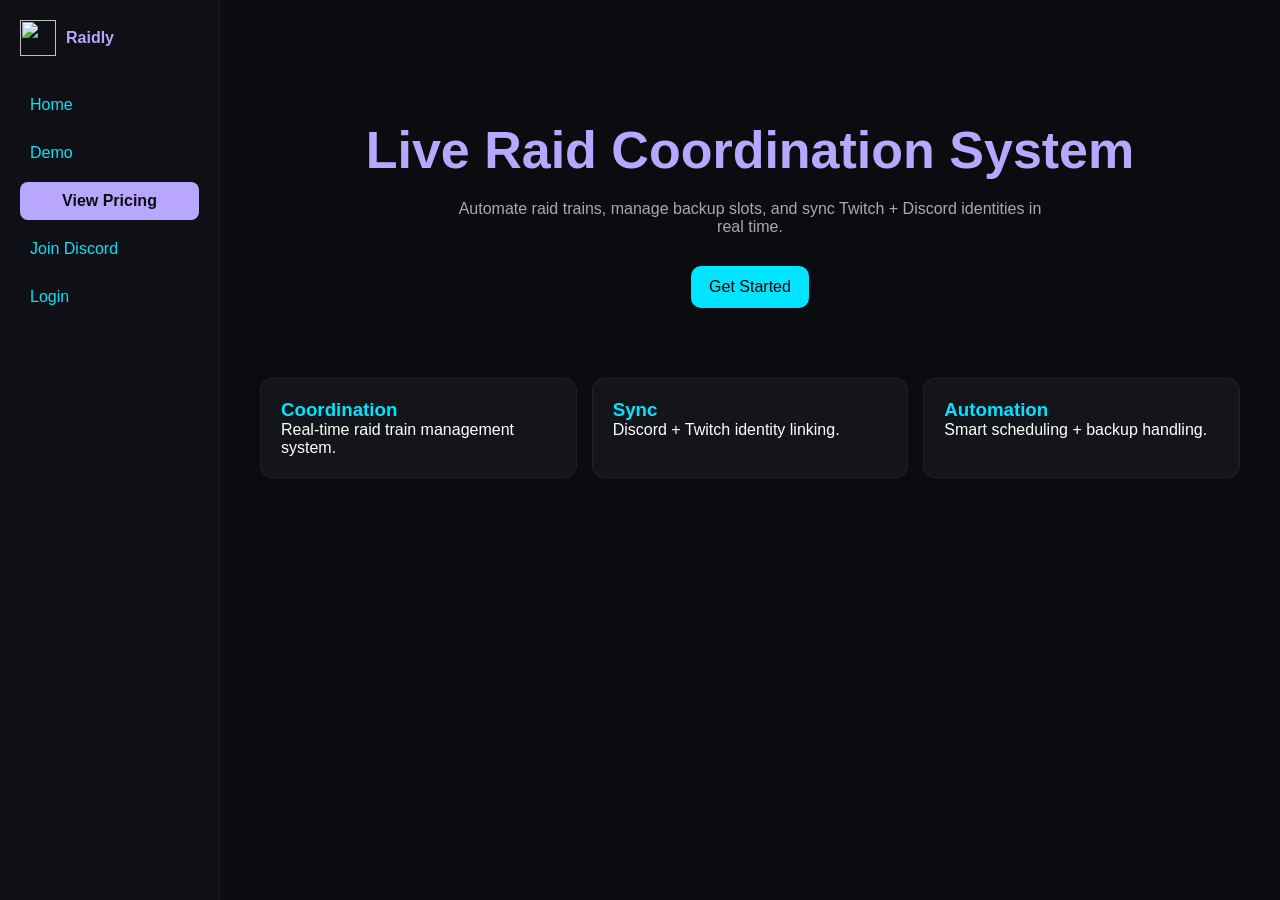
==== index.html @ 439be842 "Add initial HTML structure and styles Initial commit of the index.html file with basic layout and st" ====
<!DOCTYPE html>
<html lang="en">
<head>
<meta charset="UTF-8">
<title>Raidly</title>

<style>

/* RESET */
* {
  margin:0;
  padding:0;
  box-sizing:border-box;
}

body {
  font-family: Arial, sans-serif;
  background:#0b0c10;
  color:white;
}

/* =========================
   SIDEBAR
========================= */
.sidebar {
  position:fixed;
  left:0;
  top:0;
  height:100%;
  width:220px;
  background:#0f1016;
  border-right:1px solid #1c1d22;
  padding:20px;
  z-index:999;
}

.logo {
  display:flex;
  align-items:center;
  gap:10px;
  color:#b9a7ff;
  font-weight:bold;
  margin-bottom:30px;
}

.logo img {
  width:36px;
  height:36px;
}

/* MENU */
.menu {
  display:flex;
  flex-direction:column;
  gap:10px;
}

.menu a {
  color:#00e5ff;
  text-decoration:none;
  padding:10px;
  border-radius:8px;
  transition:0.2s;
}

.menu a:hover {
  background:rgba(0,229,255,0.08);
}

/* pricing highlight */
.pricing-btn {
  background:#b9a7ff;
  color:#0b0c10 !important;
  font-weight:bold;
  text-align:center;
}

/* =========================
   MAIN CONTENT (FIXED)
========================= */
.main {
  margin-left:220px;
  min-height:100vh;
  padding:80px 40px;
  position:relative;
  z-index:1;
}

/* HERO */
.hero {
  text-align:center;
  margin-top:40px;
}

.hero h1 {
  font-size:52px;
  color:#b9a7ff;
}

.hero p {
  max-width:600px;
  margin:20px auto;
  color:#aaa;
}

/* BUTTONS */
.btn {
  display:inline-block;
  padding:12px 18px;
  margin:10px;
  border-radius:10px;
  text-decoration:none;
  transition:0.2s;
}

.primary {
  background:#00e5ff;
  color:#000;
}

/* FEATURES */
.features {
  display:grid;
  grid-template-columns:repeat(3,1fr);
  gap:15px;
  margin-top:60px;
}

.card {
  background:#14151a;
  padding:20px;
  border-radius:12px;
  border:1px solid #222;
}

.card h3 {
  color:#00e5ff;
}

/* MOBILE */
@media(max-width:900px){

  .sidebar {
    position:fixed;
    transform:translateX(-100%);
    width:260px;
  }

  .sidebar.open {
    transform:translateX(0);
  }

  .main {
    margin-left:0;
    padding:80px 20px;
  }

  .features {
    grid-template-columns:1fr;
  }
}

/* HAMBURGER */
.hamburger {
  display:none;
  position:fixed;
  top:15px;
  left:15px;
  z-index:1001;
  background:#00e5ff;
  border:none;
  width:40px;
  height:40px;
  border-radius:8px;
}

/* overlay */
.overlay {
  display:none;
  position:fixed;
  top:0;
  left:0;
  width:100%;
  height:100%;
  background:rgba(0,0,0,0.6);
  z-index:998;
}

@media(max-width:900px){
  .hamburger { display:block; }
  .overlay.show { display:block; }
}

</style>
</head>

<body>

<!-- HAMBURGER -->
<button class="hamburger" onclick="toggleMenu()">☰</button>

<div class="overlay" id="overlay" onclick="toggleMenu()"></div>

<!-- SIDEBAR -->
<div class="sidebar" id="sidebar">

<div class="logo">
<img src="logo.png">
Raidly
</div>

<div class="menu">

<a href="index.html">Home</a>
<a href="demo.html">Demo</a>

<a class="pricing-btn" href="pricing.html">
View Pricing
</a>

<a href="https://discord.gg/mQxzQjPMaz" target="_blank">
Join Discord
</a>

<a href="https://discord.com/oauth2/authorize?client_id=1464326736660398403&response_type=code&redirect_uri=https%3A%2F%2Fraidly.pages.dev%2Fauth%2Fdiscord%2Fcallback&scope=identify+guilds">
Login
</a>

</div>

</div>

<!-- MAIN -->
<div class="main">

<div class="hero">

<h1>Live Raid Coordination System</h1>

<p>
Automate raid trains, manage backup slots, and sync Twitch + Discord identities in real time.
</p>

<a class="btn primary" href="https://discord.gg/mQxzQjPMaz" target="_blank">
Get Started
</a>

</div>

<div class="features">

<div class="card">
<h3>Coordination</h3>
<p>Real-time raid train management system.</p>
</div>

<div class="card">
<h3>Sync</h3>
<p>Discord + Twitch identity linking.</p>
</div>

<div class="card">
<h3>Automation</h3>
<p>Smart scheduling + backup handling.</p>
</div>

</div>

</div>

<script>
function toggleMenu(){
  document.getElementById("sidebar").classList.toggle("open");
  document.getElementById("overlay").classList.toggle("show");
}
</script>

</body>
</html>
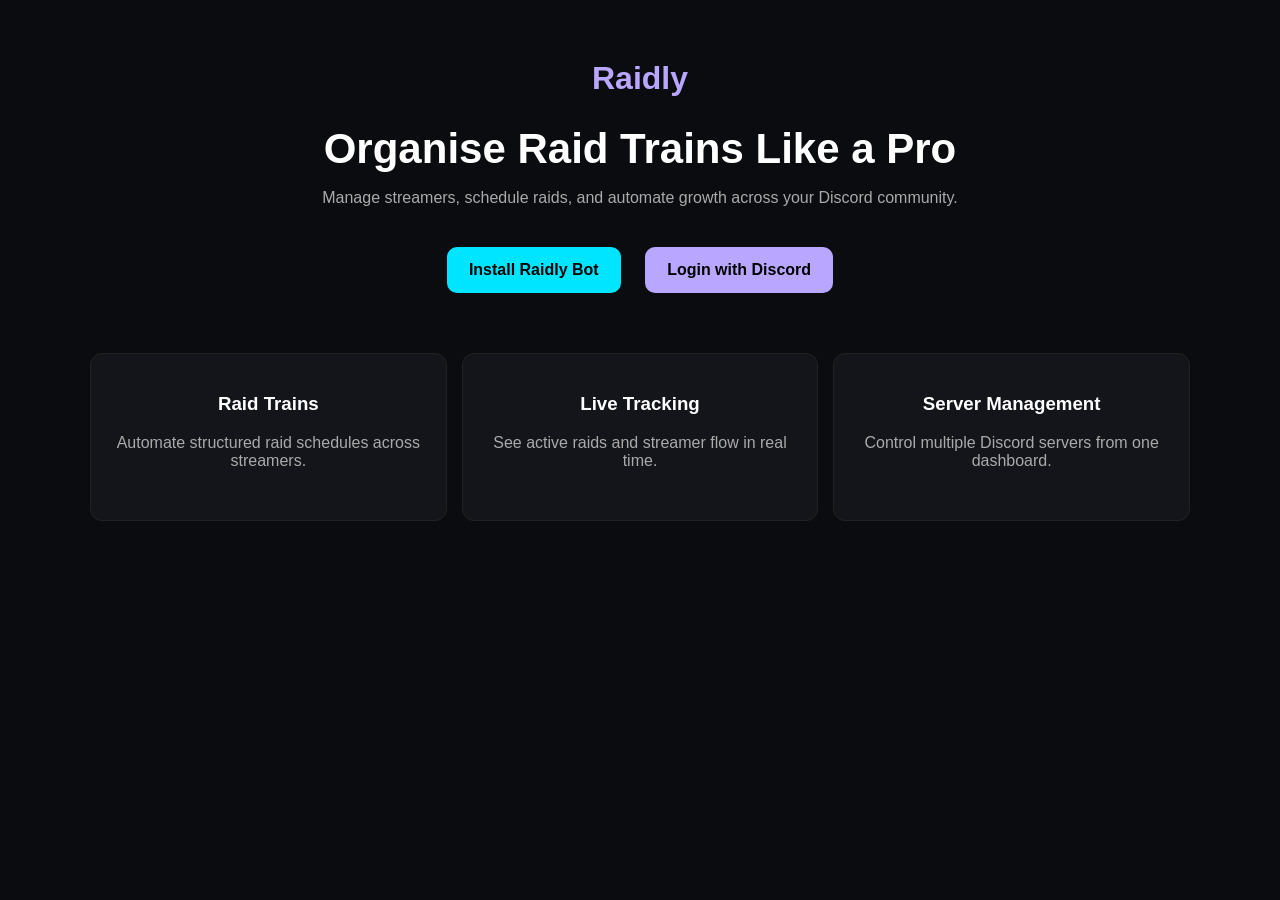
==== commit 0ed1f05b: "Update index.html" ====
--- a/index.html
+++ b/index.html
@@ -2,278 +2,126 @@
 <html lang="en">
 <head>
 <meta charset="UTF-8">
-<title>Raidly</title>
+<title>Raidly - Raid Train System</title>
 
 <style>
-
-/* RESET */
-* {
-  margin:0;
-  padding:0;
-  box-sizing:border-box;
+body {
+  margin: 0;
+  font-family: Arial, sans-serif;
+  background: #0b0c10;
+  color: white;
 }
 
-body {
-  font-family: Arial, sans-serif;
-  background:#0b0c10;
-  color:white;
+/* layout */
+.container {
+  max-width: 1100px;
+  margin: auto;
+  padding: 60px 20px;
+  text-align: center;
 }
 
-/* =========================
-   SIDEBAR
-========================= */
-.sidebar {
-  position:fixed;
-  left:0;
-  top:0;
-  height:100%;
-  width:220px;
-  background:#0f1016;
-  border-right:1px solid #1c1d22;
-  padding:20px;
-  z-index:999;
+/* logo */
+.logo {
+  font-size: 32px;
+  font-weight: bold;
+  color: #b9a7ff;
+  margin-bottom: 20px;
 }
 
-.logo {
-  display:flex;
-  align-items:center;
-  gap:10px;
-  color:#b9a7ff;
-  font-weight:bold;
-  margin-bottom:30px;
+/* headline */
+h1 {
+  font-size: 42px;
+  margin-bottom: 10px;
 }
 
-.logo img {
-  width:36px;
-  height:36px;
+p {
+  color: #aaa;
+  font-size: 16px;
+  margin-bottom: 30px;
 }
 
-/* MENU */
-.menu {
-  display:flex;
-  flex-direction:column;
-  gap:10px;
-}
-
-.menu a {
-  color:#00e5ff;
-  text-decoration:none;
-  padding:10px;
-  border-radius:8px;
-  transition:0.2s;
-}
-
-.menu a:hover {
-  background:rgba(0,229,255,0.08);
-}
-
-/* pricing highlight */
-.pricing-btn {
-  background:#b9a7ff;
-  color:#0b0c10 !important;
-  font-weight:bold;
-  text-align:center;
-}
-
-/* =========================
-   MAIN CONTENT (FIXED)
-========================= */
-.main {
-  margin-left:220px;
-  min-height:100vh;
-  padding:80px 40px;
-  position:relative;
-  z-index:1;
-}
-
-/* HERO */
-.hero {
-  text-align:center;
-  margin-top:40px;
-}
-
-.hero h1 {
-  font-size:52px;
-  color:#b9a7ff;
-}
-
-.hero p {
-  max-width:600px;
-  margin:20px auto;
-  color:#aaa;
-}
-
-/* BUTTONS */
+/* buttons */
 .btn {
-  display:inline-block;
-  padding:12px 18px;
-  margin:10px;
-  border-radius:10px;
-  text-decoration:none;
-  transition:0.2s;
+  display: inline-block;
+  padding: 14px 22px;
+  margin: 10px;
+  border-radius: 10px;
+  text-decoration: none;
+  font-weight: bold;
 }
 
 .primary {
-  background:#00e5ff;
-  color:#000;
+  background: #00e5ff;
+  color: black;
 }
 
-/* FEATURES */
+.secondary {
+  background: #b9a7ff;
+  color: black;
+}
+
+/* feature cards */
 .features {
-  display:grid;
-  grid-template-columns:repeat(3,1fr);
-  gap:15px;
-  margin-top:60px;
+  display: grid;
+  grid-template-columns: repeat(auto-fit, minmax(220px, 1fr));
+  gap: 15px;
+  margin-top: 50px;
 }
 
 .card {
-  background:#14151a;
-  padding:20px;
-  border-radius:12px;
-  border:1px solid #222;
+  background: #14151a;
+  padding: 20px;
+  border-radius: 12px;
+  border: 1px solid #222;
 }
+</style>
 
-.card h3 {
-  color:#00e5ff;
-}
-
-/* MOBILE */
-@media(max-width:900px){
-
-  .sidebar {
-    position:fixed;
-    transform:translateX(-100%);
-    width:260px;
-  }
-
-  .sidebar.open {
-    transform:translateX(0);
-  }
-
-  .main {
-    margin-left:0;
-    padding:80px 20px;
-  }
-
-  .features {
-    grid-template-columns:1fr;
-  }
-}
-
-/* HAMBURGER */
-.hamburger {
-  display:none;
-  position:fixed;
-  top:15px;
-  left:15px;
-  z-index:1001;
-  background:#00e5ff;
-  border:none;
-  width:40px;
-  height:40px;
-  border-radius:8px;
-}
-
-/* overlay */
-.overlay {
-  display:none;
-  position:fixed;
-  top:0;
-  left:0;
-  width:100%;
-  height:100%;
-  background:rgba(0,0,0,0.6);
-  z-index:998;
-}
-
-@media(max-width:900px){
-  .hamburger { display:block; }
-  .overlay.show { display:block; }
-}
-
-</style>
 </head>
 
 <body>
 
-<!-- HAMBURGER -->
-<button class="hamburger" onclick="toggleMenu()">☰</button>
+<div class="container">
 
-<div class="overlay" id="overlay" onclick="toggleMenu()"></div>
+  <div class="logo">Raidly</div>
 
-<!-- SIDEBAR -->
-<div class="sidebar" id="sidebar">
+  <h1>Organise Raid Trains Like a Pro</h1>
 
-<div class="logo">
-<img src="logo.png">
-Raidly
-</div>
+  <p>
+    Manage streamers, schedule raids, and automate growth across your Discord community.
+  </p>
 
-<div class="menu">
+  <!-- CTA BUTTONS -->
+  <a class="btn primary"
+     href="https://discord.com/oauth2/authorize?client_id=1464326736660398403&permissions=17601045031953&scope=bot%20applications.commands">
+    Install Raidly Bot
+  </a>
 
-<a href="index.html">Home</a>
-<a href="demo.html">Demo</a>
+  <a class="btn secondary"
+     href="https://discord.com/oauth2/authorize?client_id=1464326736660398403&response_type=code&redirect_uri=https%3A%2F%2Fraidly.pages.dev%2Fauth%2Fdiscord%2Fcallback&scope=identify%20guilds">
+    Login with Discord
+  </a>
 
-<a class="pricing-btn" href="pricing.html">
-View Pricing
-</a>
+  <!-- FEATURES -->
+  <div class="features">
 
-<a href="https://discord.gg/mQxzQjPMaz" target="_blank">
-Join Discord
-</a>
+    <div class="card">
+      <h3>Raid Trains</h3>
+      <p>Automate structured raid schedules across streamers.</p>
+    </div>
 
-<a href="https://discord.com/oauth2/authorize?client_id=1464326736660398403&response_type=code&redirect_uri=https%3A%2F%2Fraidly.pages.dev%2Fauth%2Fdiscord%2Fcallback&scope=identify+guilds">
-Login
-</a>
+    <div class="card">
+      <h3>Live Tracking</h3>
+      <p>See active raids and streamer flow in real time.</p>
+    </div>
+
+    <div class="card">
+      <h3>Server Management</h3>
+      <p>Control multiple Discord servers from one dashboard.</p>
+    </div>
+
+  </div>
 
 </div>
 
-</div>
-
-<!-- MAIN -->
-<div class="main">
-
-<div class="hero">
-
-<h1>Live Raid Coordination System</h1>
-
-<p>
-Automate raid trains, manage backup slots, and sync Twitch + Discord identities in real time.
-</p>
-
-<a class="btn primary" href="https://discord.gg/mQxzQjPMaz" target="_blank">
-Get Started
-</a>
-
-</div>
-
-<div class="features">
-
-<div class="card">
-<h3>Coordination</h3>
-<p>Real-time raid train management system.</p>
-</div>
-
-<div class="card">
-<h3>Sync</h3>
-<p>Discord + Twitch identity linking.</p>
-</div>
-
-<div class="card">
-<h3>Automation</h3>
-<p>Smart scheduling + backup handling.</p>
-</div>
-
-</div>
-
-</div>
-
-<script>
-function toggleMenu(){
-  document.getElementById("sidebar").classList.toggle("open");
-  document.getElementById("overlay").classList.toggle("show");
-}
-</script>
-
 </body>
-</html>
+</html>
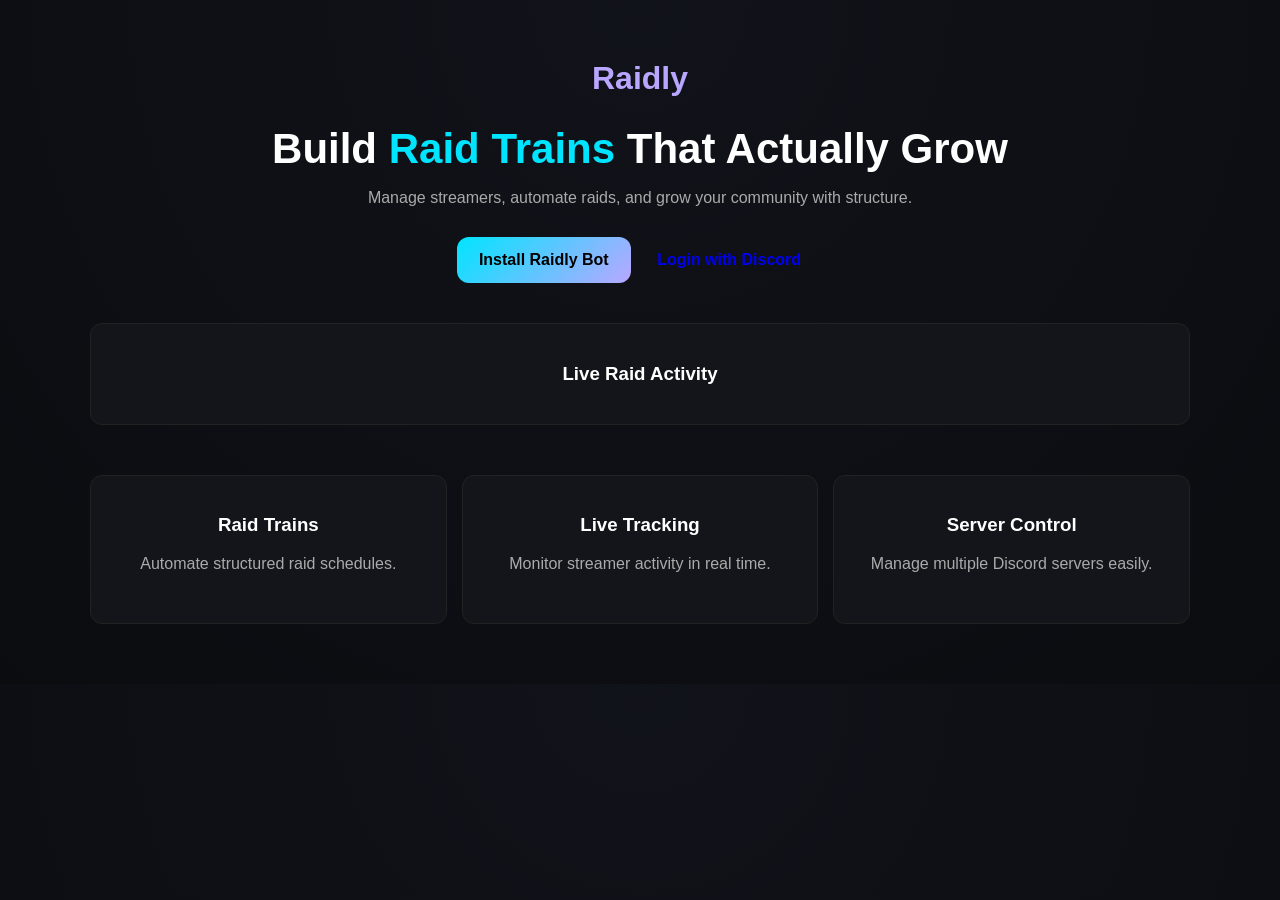
==== commit 17770c8c: "Update index.html" ====
--- a/index.html
+++ b/index.html
@@ -4,15 +4,9 @@
 <meta charset="UTF-8">
 <title>Raidly - Raid Train System</title>
 
+<link rel="stylesheet" href="assets/styles.css">
+
 <style>
-body {
-  margin: 0;
-  font-family: Arial, sans-serif;
-  background: #0b0c10;
-  color: white;
-}
-
-/* layout */
 .container {
   max-width: 1100px;
   margin: auto;
@@ -20,7 +14,6 @@
   text-align: center;
 }
 
-/* logo */
 .logo {
   font-size: 32px;
   font-weight: bold;
@@ -28,7 +21,6 @@
   margin-bottom: 20px;
 }
 
-/* headline */
 h1 {
   font-size: 42px;
   margin-bottom: 10px;
@@ -40,88 +32,97 @@
   margin-bottom: 30px;
 }
 
-/* buttons */
-.btn {
-  display: inline-block;
-  padding: 14px 22px;
-  margin: 10px;
-  border-radius: 10px;
-  text-decoration: none;
-  font-weight: bold;
-}
-
-.primary {
-  background: #00e5ff;
-  color: black;
-}
-
-.secondary {
-  background: #b9a7ff;
-  color: black;
-}
-
-/* feature cards */
 .features {
   display: grid;
   grid-template-columns: repeat(auto-fit, minmax(220px, 1fr));
   gap: 15px;
   margin-top: 50px;
 }
-
-.card {
-  background: #14151a;
-  padding: 20px;
-  border-radius: 12px;
-  border: 1px solid #222;
-}
 </style>
-
 </head>
 
 <body>
 
 <div class="container">
 
+  <!-- LOGO -->
   <div class="logo">Raidly</div>
 
-  <h1>Organise Raid Trains Like a Pro</h1>
+  <!-- HERO -->
+  <h1>
+    Build <span style="color:#00e5ff;">Raid Trains</span> That Actually Grow
+  </h1>
 
   <p>
-    Manage streamers, schedule raids, and automate growth across your Discord community.
+    Manage streamers, automate raids, and grow your community with structure.
   </p>
 
-  <!-- CTA BUTTONS -->
+  <!-- BUTTONS -->
   <a class="btn primary"
      href="https://discord.com/oauth2/authorize?client_id=1464326736660398403&permissions=17601045031953&scope=bot%20applications.commands">
     Install Raidly Bot
   </a>
 
-  <a class="btn secondary"
+  <a class="btn"
      href="https://discord.com/oauth2/authorize?client_id=1464326736660398403&response_type=code&redirect_uri=https%3A%2F%2Fraidly.pages.dev%2Fauth%2Fdiscord%2Fcallback&scope=identify%20guilds">
     Login with Discord
   </a>
+
+  <!-- LIVE ACTIVITY -->
+  <div class="card" style="margin-top:40px;">
+    <h3>Live Raid Activity</h3>
+    <div id="activity"></div>
+  </div>
 
   <!-- FEATURES -->
   <div class="features">
 
     <div class="card">
       <h3>Raid Trains</h3>
-      <p>Automate structured raid schedules across streamers.</p>
+      <p>Automate structured raid schedules.</p>
     </div>
 
     <div class="card">
       <h3>Live Tracking</h3>
-      <p>See active raids and streamer flow in real time.</p>
+      <p>Monitor streamer activity in real time.</p>
     </div>
 
     <div class="card">
-      <h3>Server Management</h3>
-      <p>Control multiple Discord servers from one dashboard.</p>
+      <h3>Server Control</h3>
+      <p>Manage multiple Discord servers easily.</p>
     </div>
 
   </div>
 
 </div>
 
+<!-- SCRIPT -->
+<script>
+const activity = [
+  "StreamerA raided StreamerB",
+  "Raid train started",
+  "24 viewers transferred",
+  "New streamer joined",
+  "Raid chain extended"
+];
+
+const container = document.getElementById("activity");
+
+let i = 0;
+
+setInterval(() => {
+  const line = document.createElement("div");
+  line.innerText = activity[i % activity.length];
+
+  container.prepend(line);
+
+  if (container.children.length > 5) {
+    container.removeChild(container.lastChild);
+  }
+
+  i++;
+}, 2000);
+</script>
+
 </body>
 </html>
--- a/assets/styles.css
+++ b/assets/styles.css
@@ -0,0 +1,40 @@
+body {
+  margin: 0;
+  font-family: Arial, sans-serif;
+  background: radial-gradient(circle at top, #11131a, #0b0c10);
+  color: white;
+}
+
+html {
+  scroll-behavior: smooth;
+}
+
+.btn {
+  display: inline-block;
+  padding: 14px 22px;
+  border-radius: 12px;
+  text-decoration: none;
+  font-weight: bold;
+  transition: 0.2s;
+}
+
+.btn:hover {
+  transform: translateY(-2px);
+}
+
+.primary {
+  background: linear-gradient(135deg, #00e5ff, #b9a7ff);
+  color: black;
+}
+
+.card {
+  background: #14151a;
+  padding: 20px;
+  border-radius: 12px;
+  border: 1px solid #222;
+  transition: 0.2s;
+}
+
+.card:hover {
+  transform: translateY(-4px);
+}
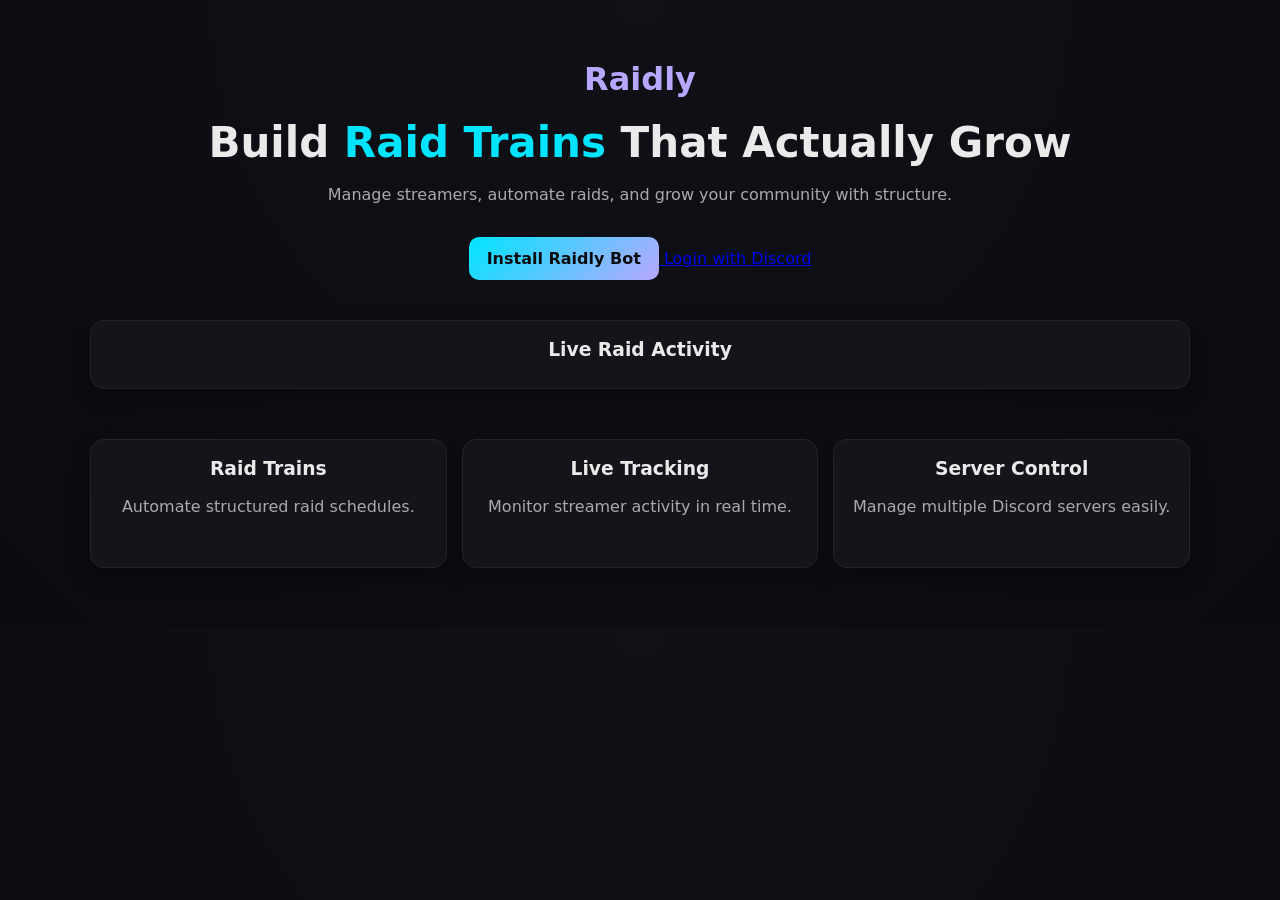
==== commit c0eb34e5: "Update Discord login link and button styling" ====
--- a/index.html
+++ b/index.html
@@ -61,12 +61,10 @@
   <a class="btn primary"
      href="https://discord.com/oauth2/authorize?client_id=1464326736660398403&permissions=17601045031953&scope=bot%20applications.commands">
     Install Raidly Bot
-  </a>
 
-  <a class="btn"
-     href="https://discord.com/oauth2/authorize?client_id=1464326736660398403&response_type=code&redirect_uri=https%3A%2F%2Fraidly.pages.dev%2Fauth%2Fdiscord%2Fcallback&scope=identify%20guilds">
-    Login with Discord
-  </a>
+    <a href="https://discord.com/oauth2/authorize?client_id=1464326736660398403&response_type=code&redirect_uri=https%3A%2F%2Fraidly-auth.raidlybot.workers.dev%2Fauth%2Fdiscord%2Fcallback&scope=identify+guilds" class="login-btn">
+  Login with Discord
+    </a>
 
   <!-- LIVE ACTIVITY -->
   <div class="card" style="margin-top:40px;">
@@ -125,4 +123,4 @@
 </script>
 
 </body>
-</html>+</html>
--- a/assets/styles.css
+++ b/assets/styles.css
@@ -1,21 +1,19 @@
 body {
   margin: 0;
-  font-family: Arial, sans-serif;
-  background: radial-gradient(circle at top, #11131a, #0b0c10);
-  color: white;
+  font-family: ui-sans-serif, system-ui, Arial;
+  background: radial-gradient(circle at top, #0f1117, #0b0c10);
+  color: #eaeaea;
 }
 
-html {
-  scroll-behavior: smooth;
-}
-
+/* APP BUTTON */
 .btn {
   display: inline-block;
-  padding: 14px 22px;
-  border-radius: 12px;
+  padding: 12px 18px;
+  border-radius: 10px;
   text-decoration: none;
-  font-weight: bold;
-  transition: 0.2s;
+  font-weight: 600;
+  transition: 0.2s ease;
+  cursor: pointer;
 }
 
 .btn:hover {
@@ -24,17 +22,96 @@
 
 .primary {
   background: linear-gradient(135deg, #00e5ff, #b9a7ff);
-  color: black;
+  color: #0b0c10;
 }
 
+/* CARD SYSTEM (SaaS DEPTH) */
 .card {
   background: #14151a;
-  padding: 20px;
-  border-radius: 12px;
-  border: 1px solid #222;
-  transition: 0.2s;
+  border: 1px solid #23242b;
+  border-radius: 14px;
+  padding: 18px;
+  box-shadow: 0 8px 20px rgba(0,0,0,0.35);
+  transition: 0.2s ease;
 }
 
 .card:hover {
-  transform: translateY(-4px);
+  transform: translateY(-3px);
+  border-color: #2f313a;
+}
+
+/* BADGES */
+.badge {
+  display: inline-block;
+  font-size: 12px;
+  padding: 4px 8px;
+  border-radius: 6px;
+  margin-top: 8px;
+}
+
+.installed {
+  background: #00e5ff;
+  color: #0b0c10;
+}
+
+.not-installed {
+  background: #444;
+  color: #fff;
+}
+
+/* TYPOGRAPHY HIERARCHY */
+h1, h2, h3 {
+  margin: 0 0 10px 0;
+}
+
+p {
+  color: #a7a7a7;
+  font-size: 14px;
+  line-height: 1.5;
+}
+
+/* APP SHELL FEEL */
+.app-shell {
+  display: flex;
+  min-height: 100vh;
+}
+
+.sidebar {
+  width: 240px;
+  background: #0f1016;
+  padding: 20px;
+  border-right: 1px solid #1c1d22;
+}
+
+.sidebar a {
+  display: block;
+  padding: 10px;
+  color: #aaa;
+  text-decoration: none;
+  border-radius: 8px;
+  margin-bottom: 6px;
+}
+
+.sidebar a:hover {
+  background: #1a1b22;
+  color: #00e5ff;
+}
+
+.logo {
+  font-size: 20px;
+  font-weight: 700;
+  color: #b9a7ff;
+  margin-bottom: 25px;
+}
+
+.main {
+  flex: 1;
+  padding: 28px;
+}
+
+/* GRID */
+.grid {
+  display: grid;
+  grid-template-columns: repeat(auto-fit, minmax(240px, 1fr));
+  gap: 14px;
 }
